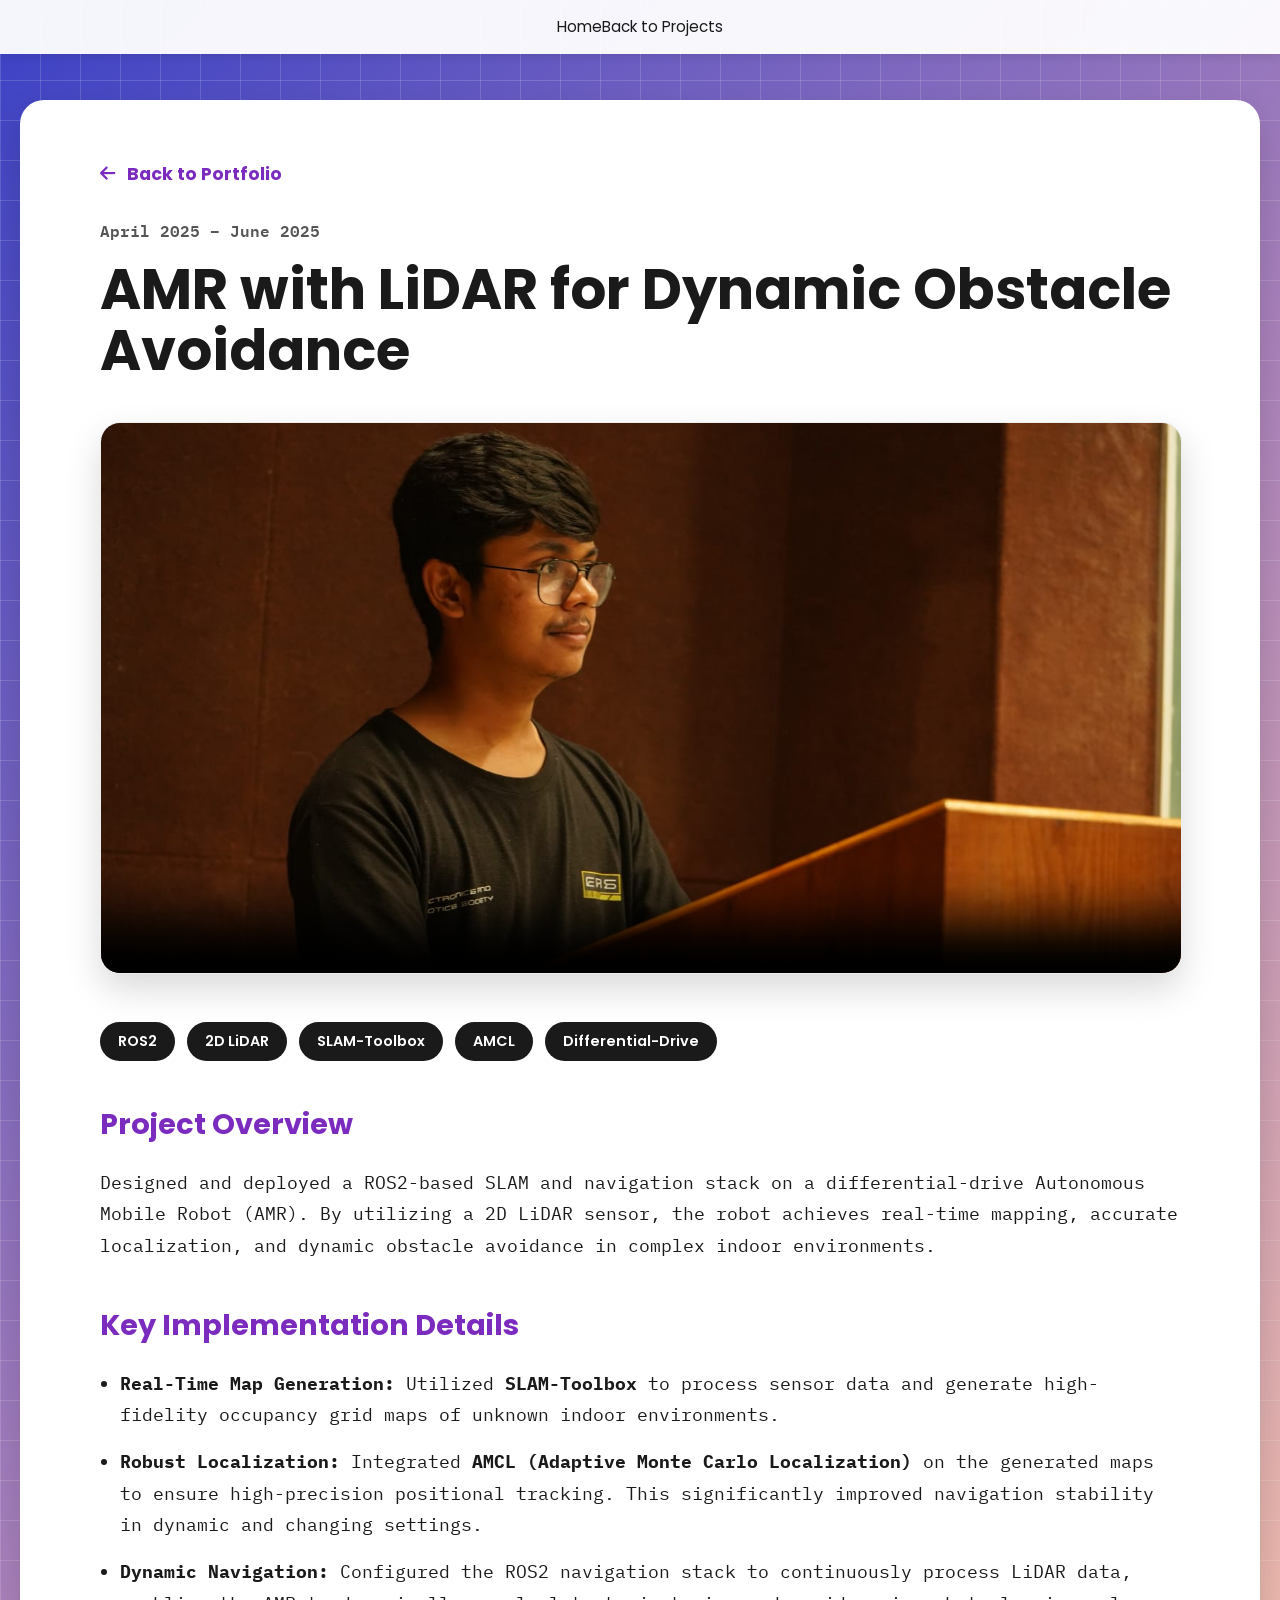
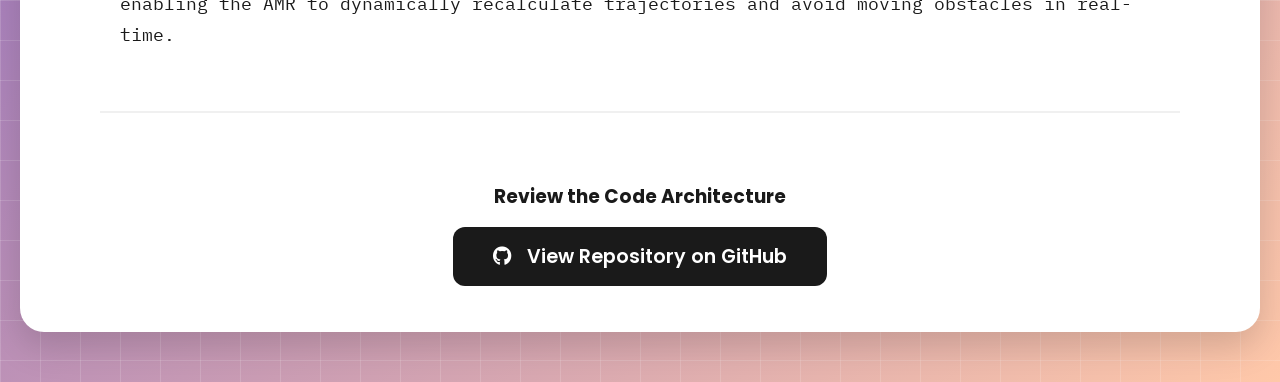
==== project-amr.html @ 7beb9504 "Feat: Add initial project files and assets" ====
<!DOCTYPE html>
<html lang="en">
<head>
    <meta charset="UTF-8">
    <meta name="viewport" content="width=device-width, initial-scale=1.0">
    <title>AMR with LiDAR | Harshit Saxena</title>
    <link rel="stylesheet" href="https://cdnjs.cloudflare.com/ajax/libs/font-awesome/6.0.0/css/all.min.css">
    <link rel="stylesheet" href="styles.css">
    <style>
        .back-link {
            display: inline-block;
            margin-bottom: 30px;
            color: var(--accent);
            text-decoration: none;
            font-weight: 700;
            font-family: 'Poppins', sans-serif;
            font-size: 1.1rem;
            transition: 0.3s;
        }
        .back-link:hover {
            opacity: 0.8;
            transform: translateX(-5px);
        }
        
        .project-hero-media {
            width: 100%;
            height: auto;
            max-height: 550px;
            border-radius: 20px;
            object-fit: cover;
            margin: 20px 0 40px 0;
            box-shadow: 0 15px 35px rgba(0,0,0,0.15);
            background: #f8f9fa;
            border: 1px solid #eee;
        }

        .project-header {
            margin-bottom: 20px;
        }

        .project-date {
            color: var(--text-muted);
            font-weight: 600;
            margin-bottom: 15px;
            display: block;
        }

        .tech-tags {
            display: flex;
            flex-wrap: wrap;
            gap: 12px;
            margin-bottom: 40px;
        }

        .tech-tag {
            background: var(--text-dark);
            color: white;
            padding: 8px 18px;
            border-radius: 50px;
            font-size: 0.9rem;
            font-family: 'Poppins', sans-serif;
            font-weight: 600;
        }

        .detail-section {
            margin-bottom: 40px;
        }

        .detail-section h3 {
            color: var(--accent);
            font-size: 1.8rem;
            margin-bottom: 20px;
        }

        .detail-section p, .detail-section li {
            font-size: 1.1rem;
            line-height: 1.8;
            color: var(--text-dark);
        }

        .detail-section ul {
            padding-left: 20px;
        }

        .detail-section li {
            margin-bottom: 15px;
        }

        .github-action {
            margin-top: 60px;
            text-align: center;
            border-top: 2px solid #f0f0f0;
            padding-top: 50px;
        }

        .btn-large {
            padding: 16px 40px;
            font-size: 1.2rem;
            border-radius: 12px;
        }
    </style>
</head>
<body>

    <nav>
        <a href="index.html#home">Home</a>
        <a href="index.html#projects">Back to Projects</a>
    </nav>

    <div class="container">
        <section style="padding: 60px 80px;">
            <a href="index.html#projects" class="back-link"><i class="fa-solid fa-arrow-left" style="margin-right: 8px;"></i> Back to Portfolio</a>
            
            <div class="project-header">
                <span class="project-date">April 2025 – June 2025</span>
                <h1 style="font-size: 3.5rem; margin-top: 0;">AMR with LiDAR for Dynamic Obstacle Avoidance</h1>
            </div>
            
            <video class="project-hero-media" controls autoplay loop muted poster="assests/my_photo.jpeg">
                <source src="assests/videos/amr_final.mp4" type="video/mp4">
                Your browser does not support the video tag.
            </video>

            <div class="tech-tags">
                <span class="tech-tag">ROS2</span>
                <span class="tech-tag">2D LiDAR</span>
                <span class="tech-tag">SLAM-Toolbox</span>
                <span class="tech-tag">AMCL</span>
                <span class="tech-tag">Differential-Drive</span>
            </div>

            <div class="detail-section">
                <h3>Project Overview</h3>
                <p>Designed and deployed a ROS2-based SLAM and navigation stack on a differential-drive Autonomous Mobile Robot (AMR). By utilizing a 2D LiDAR sensor, the robot achieves real-time mapping, accurate localization, and dynamic obstacle avoidance in complex indoor environments.</p>
            </div>

            <div class="detail-section">
                <h3>Key Implementation Details</h3>
                <ul>
                    <li><strong>Real-Time Map Generation:</strong> Utilized <strong>SLAM-Toolbox</strong> to process sensor data and generate high-fidelity occupancy grid maps of unknown indoor environments.</li>
                    <li><strong>Robust Localization:</strong> Integrated <strong>AMCL (Adaptive Monte Carlo Localization)</strong> on the generated maps to ensure high-precision positional tracking. This significantly improved navigation stability in dynamic and changing settings.</li>
                    <li><strong>Dynamic Navigation:</strong> Configured the ROS2 navigation stack to continuously process LiDAR data, enabling the AMR to dynamically recalculate trajectories and avoid moving obstacles in real-time.</li>
                </ul>
            </div>

            <div class="github-action">
                <h3 style="margin-bottom: 30px;">Review the Code Architecture</h3>
                <a href="https://github.com/Harshit-kumar-Saxena/AMR" target="_blank" class="btn btn-primary btn-large">
                    <i class="fa-brands fa-github" style="margin-right: 10px;"></i> View Repository on GitHub
                </a>
            </div>
        </section>
    </div>

</body>
</html>
---- styles.css ----
@import url('https://fonts.googleapis.com/css2?family=IBM+Plex+Mono:wght@400;600&family=Poppins:wght@600;700;800&display=swap');

:root {
    --bg-purple: linear-gradient(135deg,#3b41c5 0%, #a981bb 49%, #ffc8a9 100%);
    --accent: #7b2cbf;
    --text-dark: #1a1a1a;
    --text-muted: #555;
    --card-shadow: 0 15px 35px rgba(0,0,0,0.15);
}

html { scroll-behavior: smooth; }

body {
    margin: 0;
    font-family: 'IBM Plex Mono', monospace; 
    background: 
        linear-gradient(rgba(255, 255, 255, 0.15) 1px, transparent 1px),
        linear-gradient(90deg, rgba(255, 255, 255, 0.15) 1px, transparent 1px),
        var(--bg-purple);
    background-size: 40px 40px, 40px 40px, 100% 100%;
    animation: grid-scroll 20s linear infinite;
    color: var(--text-dark);
    line-height: 1.6;
    overflow-x: hidden;
}

@keyframes grid-scroll {
    0% { background-position: 0 0, 0 0, 0 0; }
    100% { background-position: 40px 40px, 40px 40px, 0 0; }
}

/* Heading Font */
h1, h2, h3, h4, nav a {
    font-family: 'Poppins', sans-serif;
}

nav {
    position: fixed;
    top: 0;
    width: 100%;
    box-sizing: border-box; /* THIS IS THE MAGIC FIX */
    background: rgba(255, 255, 255, 0.95);
    display: flex;
    justify-content: center;
    padding: 15px 0;
    z-index: 1000;
    box-shadow: 0 2px 10px rgba(0,0,0,0.1);
}

.nav-links {
    display: flex; /* THIS WAS 'hidden', CHANGE TO 'flex' */
    gap: 25px;
}

.menu-btn {
    display: none; /* THIS WAS 'hidden', CHANGE TO 'none' */
    position: relative;
    z-index: 2000;
    font-size: 1.8rem;
    color: #1a1a1a;
    padding: 5px;
    cursor: pointer;
}

nav a {
    text-decoration: none;
    color: var(--text-dark);
    font-size: 0.95rem;
    transition: 0.3s;
}

nav a:hover { color: var(--accent); }

.container {
    max-width: 1280px;
    margin: 100px auto 50px;
    padding: 0 20px;
    position: relative;
    z-index: 10; 
}

section {
    background: white;
    border-radius: 24px;
    padding: 50px;
    margin-bottom: 40px;
    box-shadow: var(--card-shadow);
}

/* Hero */
#home { display: flex; align-items: center; gap: 40px; }
.hero-text { flex: 1; }
.hero-img { flex: 0 0 300px; }
.hero-img img { width: 100%; height: 300px; border-radius: 50%; object-fit: cover; border: 8px solid #f8f9fa; }

h1 { font-size: 3rem; margin: 10px 0; line-height: 1.1; }
h1 span { color: var(--accent); }

.social-links { margin: 20px 0; display: flex; gap: 20px; font-size: 1.5rem; }
.social-links a { color: var(--text-dark); transition: 0.3s; }
.social-links a:hover { color: var(--accent); transform: translateY(-3px); }

.btn-group { display: flex; gap: 15px; margin-top: 25px; }
.btn {
    padding: 12px 28px;
    border-radius: 10px;
    text-decoration: none;
    font-weight: 600;
    font-family: 'Poppins', sans-serif;
    transition: 0.3s;
}
.btn-primary { background: var(--text-dark); color: white; }
.btn-secondary { border: 2px solid var(--text-dark); color: var(--text-dark); }
.btn:hover { opacity: 0.8; transform: translateY(-2px); }

h2 { color: var(--accent); border-bottom: 2px solid #f0f0f0; padding-bottom: 10px; margin-bottom: 30px; }

.skills-grid { display: grid; grid-template-columns: repeat(auto-fit, minmax(200px, 1fr)); gap: 20px; }

/* NEW: Project Layout (Media Left, Content Right) */
.project-item {
    display: flex;
    gap: 30px;
    align-items: center;
    border: 1px solid #eee;
    padding: 20px;
    border-radius: 15px;
    margin-bottom: 20px;
}
/* Hover effect for clickable project cards */
.project-card-hover {
    transition: transform 0.3s ease, box-shadow 0.3s ease;
    cursor: pointer;
}

.project-card-hover:hover {
    transform: translateY(-5px);
    box-shadow: 0 15px 30px rgba(0,0,0,0.15);
    border-color: var(--accent);
}
.project-media {
    flex: 0 0 40%; /* Takes up 40% of the width */
}
.project-media img, .project-media video {
    width: 100%;
    border-radius: 10px;
    object-fit: cover;
}
.project-content {
    flex: 1; /* Takes up remaining width */
}
.project-content h3 { margin-top: 0; }
.skill-category-card {
    background: #fdfdfd;
    border: 1px solid #f0f0f0;
    padding: 25px;
    border-radius: 16px;
    box-shadow: 0 4px 15px rgba(0,0,0,0.03);
    transition: transform 0.3s ease, box-shadow 0.3s ease;
}

.skill-category-card:hover {
    transform: translateY(-5px);
    box-shadow: 0 10px 25px rgba(0,0,0,0.08);
    border-color: var(--accent);
}

.skill-category-title {
    color: var(--accent);
    margin-top: 0;
    margin-bottom: 20px;
    font-size: 1.3rem;
    border-bottom: 2px solid #eee;
    padding-bottom: 10px;
}

.skill-tags-container {
    display: flex;
    flex-wrap: wrap;
    gap: 10px;
}

.skill-tag {
    /* Uses dynamic variables assigned in JS, defaults to purple if missing */
    background: var(--tag-bg, rgba(123, 44, 191, 0.08)); 
    color: var(--tag-color, var(--accent)); 
    border: 1px solid var(--tag-bg, rgba(123, 44, 191, 0.2));
    padding: 8px 18px;
    border-radius: 50px;
    font-family: 'IBM Plex Mono', monospace;
    font-size: 0.85rem;
    font-weight: 600;
    transition: all 0.3s ease;
    display: inline-flex;
    align-items: center;
}

.skill-tag:hover {
    /* Fills with solid dynamic color on hover */
    background: var(--tag-color, var(--accent));
    color: white;
    transform: translateY(-3px);
    box-shadow: 0 8px 15px var(--tag-bg, rgba(123, 44, 191, 0.25));
    border-color: var(--tag-color, var(--accent));
}

/* Keep the existing icon style for the robotic arm only */
.floating-bg-icon {
    position: fixed;
    /* Changed to a dark semi-transparent color instead of white */
    color: rgba(0, 0, 0, 0.08); 
    font-size: 28rem;
    z-index: 1;
    pointer-events: none;
}

/* Base style for background IMAGE asset containers */
.floating-bg-asset {
    position: fixed;
    z-index: 1; /* FIX: Changed from -1 to 1 */
    pointer-events: none; /* Non-interactive */
}

/* Positioning for the Robotic Arm Icon (Top Right) */
.bg-robot-arm {
    top: 15%;
    right: 5%;
    transform: rotate(-30deg);
    animation: float-arm 10s ease-in-out infinite;
}

/* --- MOBILE & TABLET OPTIMIZATIONS --- */
@media (max-width: 768px) {
    .floating-bg-icon { font-size: 15rem; opacity: 0.03; }
    .bg-robot-arm { top: 10%; right: -5%; }
    
    /* Make the mobile bot smaller but still prominent on phones */
    .bg-mobile-bot img {
        width: 60vw;
        opacity: 0.15;
    }
    .bg-mobile-bot { bottom: 0; left: -10%; }
}


/* --- NEW: SCROLL REVEAL ANIMATIONS --- */
.reveal {
    opacity: 0;
    transform: translateY(40px);
    transition: all 0.8s cubic-bezier(0.5, 0, 0, 1);
}

.reveal.active {
    opacity: 1;
    transform: translateY(0);
}

/* --- NEW: TYPEWRITER CURSOR --- */
.typewriter {
    border-right: 4px solid var(--accent);
    padding-right: 5px;
    animation: blink 0.8s step-end infinite;
}

@keyframes blink {
    0%, 100% { border-color: transparent; }
    50% { border-color: var(--accent); }
}

/* --- ENHANCED: ROBOTICS GLOW ON HOVER --- */
.project-card-hover:hover, .skill-category-card:hover {
    transform: translateY(-5px);
    /* Adds a "Neon Tech" glow to cards when hovered */
    box-shadow: 0 15px 30px rgba(123, 44, 191, 0.2), 0 0 15px rgba(123, 44, 191, 0.1);
    border-color: var(--accent);
}

/* ========================================================= */
/* --- ALL MOBILE & TABLET OPTIMIZATIONS (SCREENS < 768px) - */
/* ========================================================= */
@media (max-width: 768px) {
    
    /* 1. Fix Background Icons */
    .floating-bg-icon { font-size: 15rem; opacity: 0.03; }
    .bg-robot-arm { top: 10%; right: -5%; }

    nav {
        justify-content: flex-end;
        padding: 15px 15px;
    }
    .menu-btn {
        display: block; /* THIS WAS 'hidden', CHANGE TO 'block' */
        position: relative;
        z-index: 2000; /* THIS WAS 0, CHANGE TO 2000 */
    }
    .nav-links {
        position: absolute;
        top: 100%;
        left: 0;
        width: 100%;
        background: rgba(255, 255, 255, 0.60);
        flex-direction: column;
        align-items: center;
        gap: 0;
        box-shadow: 0 10px 10px rgba(0,0,0,0.1);
        max-height: 0;
        overflow: hidden;
        transition: max-height 0.3s ease-in-out;
    }
    .nav-links.active { max-height: 400px; }
    .nav-links a {
        padding: 15px 0;
        width: 100%;
        text-align: center;
        border-top: 1px solid #f0f0f0;
        font-size: 1.1rem;
    }

    /* 3. Fix Hero Section Squishing */
    section {
        padding: 30px 20px; /* Reduces massive desktop padding for phones */
    }
    #home {
        flex-direction: column-reverse; /* Stacks elements: Image on top, Text on bottom */
        text-align: center;
        gap: 20px;
    }
    .hero-img { 
        flex: 0 0 auto; 
    }
    .hero-img img {
        width: 200px; /* Shrinks the giant 300px image to fit phones */
        height: 200px;
        border-width: 4px;
        margin: 0 auto; /* Centers the image */
    }
    .social-links {
        justify-content: center; /* Centers the LinkedIn/GitHub icons */
    }
    .btn-group {
        justify-content: center; /* Centers the buttons */
        flex-wrap: wrap; /* Allows buttons to stack if the screen is super tiny */
    }
    
    /* 4. Fix Project Cards Squishing */
    .project-item {
        flex-direction: column; /* Stacks the project video on top of the text */
        text-align: center;
    }
    .project-media { 
        flex: 0 0 auto; 
        width: 100%; 
    }
}
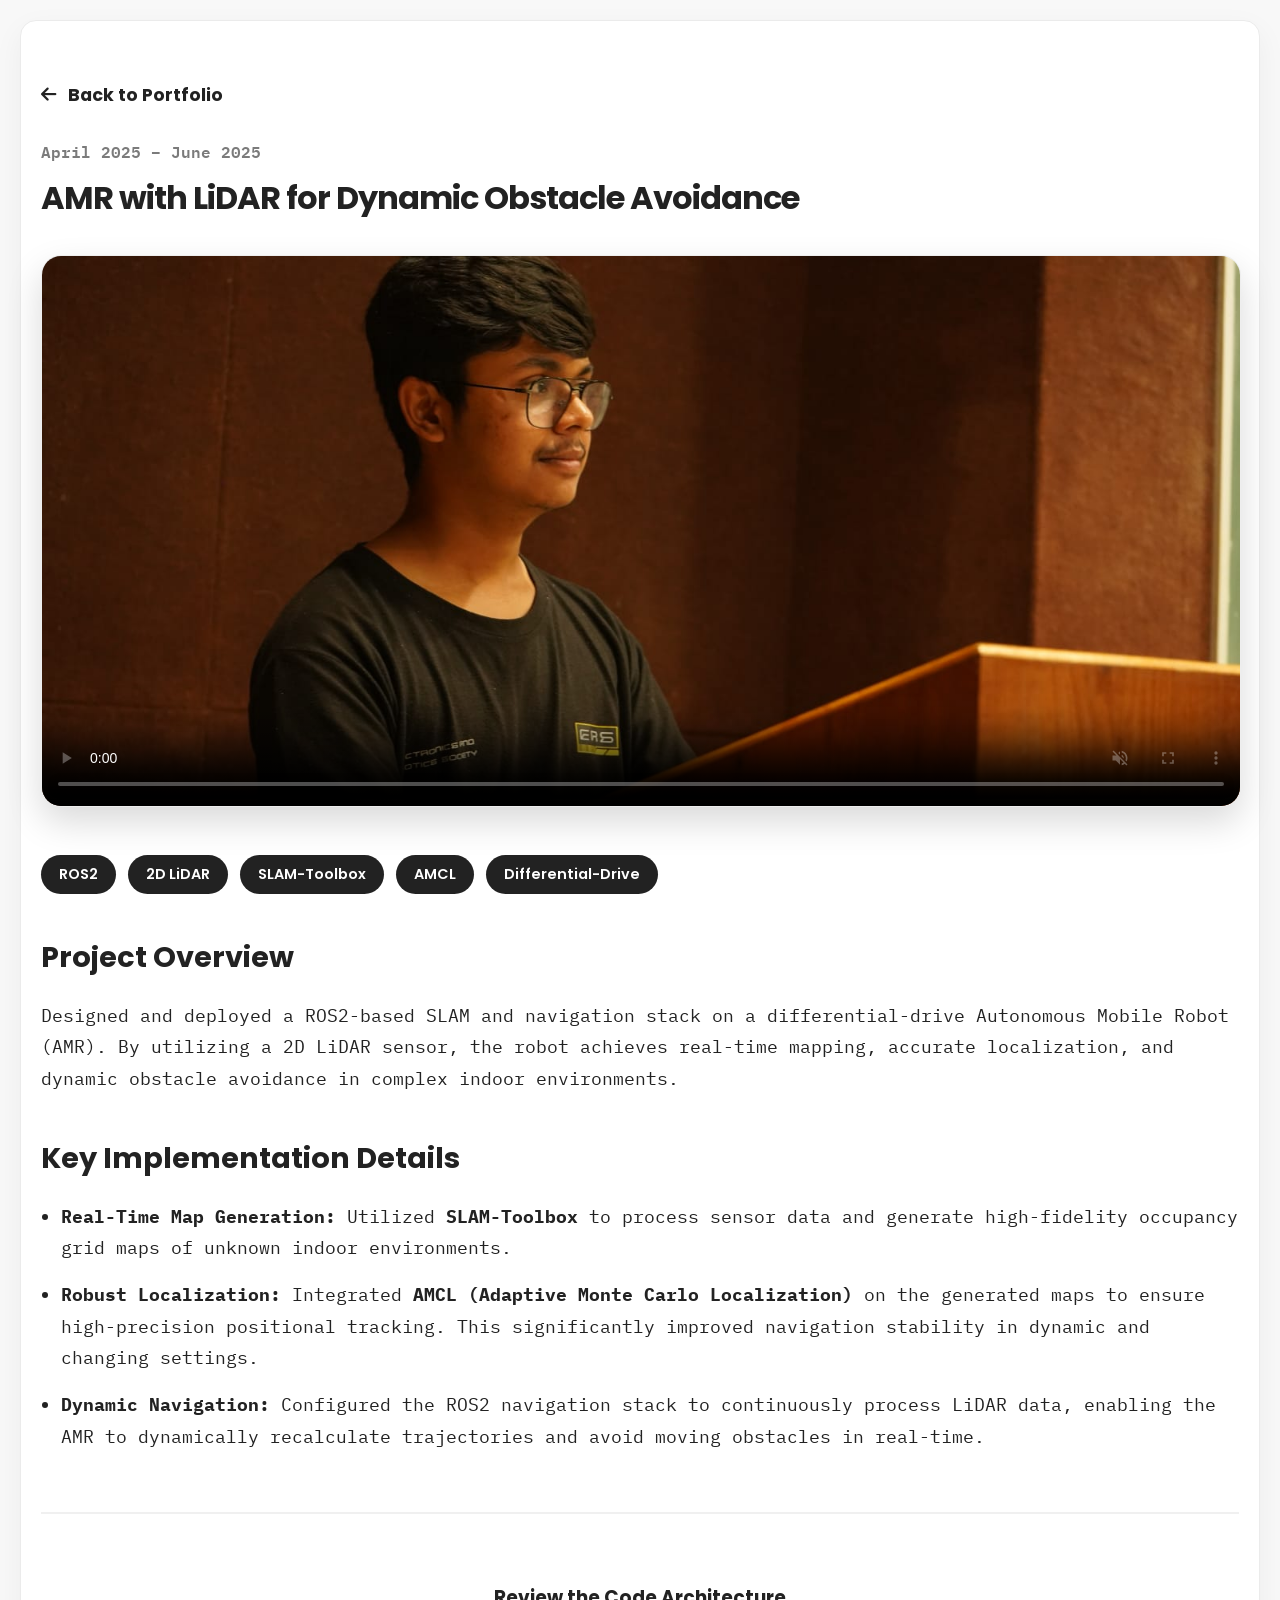
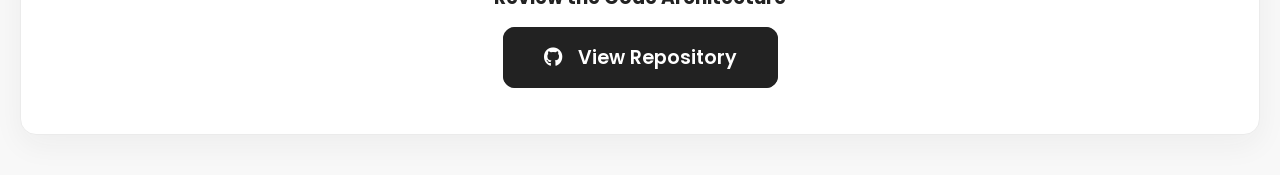
==== commit f8d0554a: "Feat: New Grid Layout" ====
--- a/project-amr.html
+++ b/project-amr.html
@@ -102,18 +102,13 @@
 </head>
 <body>
 
-    <nav>
-        <a href="index.html#home">Home</a>
-        <a href="index.html#projects">Back to Projects</a>
-    </nav>
-
     <div class="container">
-        <section style="padding: 60px 80px;">
+        <section style="padding: 60px 20px;">
             <a href="index.html#projects" class="back-link"><i class="fa-solid fa-arrow-left" style="margin-right: 8px;"></i> Back to Portfolio</a>
             
             <div class="project-header">
                 <span class="project-date">April 2025 – June 2025</span>
-                <h1 style="font-size: 3.5rem; margin-top: 0;">AMR with LiDAR for Dynamic Obstacle Avoidance</h1>
+                <h1 style="font-size: 2rem; margin-top: 0;">AMR with LiDAR for Dynamic Obstacle Avoidance</h1>
             </div>
             
             <video class="project-hero-media" controls autoplay loop muted poster="assests/my_photo.jpeg">
@@ -146,7 +141,7 @@
             <div class="github-action">
                 <h3 style="margin-bottom: 30px;">Review the Code Architecture</h3>
                 <a href="https://github.com/Harshit-kumar-Saxena/AMR" target="_blank" class="btn btn-primary btn-large">
-                    <i class="fa-brands fa-github" style="margin-right: 10px;"></i> View Repository on GitHub
+                    <i class="fa-brands fa-github" style="margin-right: 10px;"></i> View Repository
                 </a>
             </div>
         </section>
--- a/styles.css
+++ b/styles.css
@@ -1,192 +1,218 @@
 @import url('https://fonts.googleapis.com/css2?family=IBM+Plex+Mono:wght@400;600&family=Poppins:wght@600;700;800&display=swap');
 
 :root {
-    --bg-purple: linear-gradient(135deg,#3b41c5 0%, #a981bb 49%, #ffc8a9 100%);
-    --accent: #7b2cbf;
-    --text-dark: #1a1a1a;
-    --text-muted: #555;
-    --card-shadow: 0 15px 35px rgba(0,0,0,0.15);
+    /* NEW MINIMALIST PALETTE */
+    --primary: #222222;     /* Deep Charcoal */
+    --secondary: #7B7B7B;   /* Medium Gray */
+    --tertiary: #F8F8F8;    /* Off-White */
+    --white: #FFFFFF;       /* Pure White */
+    
+    --accent: #222222;      /* Accent is now sharp charcoal */
+    --text-dark: #222222;
+    --text-muted: #7B7B7B;
+    --card-shadow: 0 10px 30px rgba(34, 34, 34, 0.05);
 }
 
 html { scroll-behavior: smooth; }
+
 
 body {
     margin: 0;
     font-family: 'IBM Plex Mono', monospace; 
-    background: 
-        linear-gradient(rgba(255, 255, 255, 0.15) 1px, transparent 1px),
-        linear-gradient(90deg, rgba(255, 255, 255, 0.15) 1px, transparent 1px),
-        var(--bg-purple);
-    background-size: 40px 40px, 40px 40px, 100% 100%;
-    animation: grid-scroll 20s linear infinite;
+    background-color: var(--tertiary);
     color: var(--text-dark);
     line-height: 1.6;
     overflow-x: hidden;
 }
 
-@keyframes grid-scroll {
-    0% { background-position: 0 0, 0 0, 0 0; }
-    100% { background-position: 40px 40px, 40px 40px, 0 0; }
-}
-
-/* Heading Font */
+/* Simulates wheeled robot driving forward over a grid */
+@keyframes forward-drive {
+    0% { background-position: 0 0; }
+    100% { background-position: 0 40px; } 
+}
+
 h1, h2, h3, h4, nav a {
     font-family: 'Poppins', sans-serif;
 }
 
-nav {
-    position: fixed;
-    top: 0;
-    width: 100%;
-    box-sizing: border-box; /* THIS IS THE MAGIC FIX */
-    background: rgba(255, 255, 255, 0.95);
-    display: flex;
-    justify-content: center;
-    padding: 15px 0;
-    z-index: 1000;
-    box-shadow: 0 2px 10px rgba(0,0,0,0.1);
-}
-
-.nav-links {
-    display: flex; /* THIS WAS 'hidden', CHANGE TO 'flex' */
-    gap: 25px;
-}
-
-.menu-btn {
-    display: none; /* THIS WAS 'hidden', CHANGE TO 'none' */
-    position: relative;
-    z-index: 2000;
-    font-size: 1.8rem;
-    color: #1a1a1a;
-    padding: 5px;
-    cursor: pointer;
-}
-
-nav a {
-    text-decoration: none;
-    color: var(--text-dark);
-    font-size: 0.95rem;
-    transition: 0.3s;
-}
-
-nav a:hover { color: var(--accent); }
 
 .container {
-    max-width: 1280px;
-    margin: 100px auto 50px;
+    max-width: 1280px; /* Tighter width looks more elegant */
+    margin: 20px auto 8px;
     padding: 0 20px;
     position: relative;
     z-index: 10; 
 }
 
 section {
-    background: white;
-    border-radius: 24px;
+    background: var(--white);
+    border-radius: 16px; /* Slightly sharper corners */
     padding: 50px;
     margin-bottom: 40px;
     box-shadow: var(--card-shadow);
-}
-
-/* Hero */
+    border: 1px solid #EBEBEB;
+}
+
+/* --- HERO --- */
 #home { display: flex; align-items: center; gap: 40px; }
 .hero-text { flex: 1; }
-.hero-img { flex: 0 0 300px; }
-.hero-img img { width: 100%; height: 300px; border-radius: 50%; object-fit: cover; border: 8px solid #f8f9fa; }
-
-h1 { font-size: 3rem; margin: 10px 0; line-height: 1.1; }
-h1 span { color: var(--accent); }
+.hero-img { flex: 0 0 280px; }
+.hero-img img { 
+    width: 100%; 
+    height: 280px; 
+    border-radius: 10%; 
+    object-fit: cover; 
+    border: 2px solid #EBEBEB; 
+    box-shadow: 0 10px 20px rgba(34, 34, 34, 0.05);
+}
+
+h1 { font-size: 3.2rem; margin: 10px 0; line-height: 1.1; letter-spacing: -1px; }
+h1 span { color: var(--primary); }
 
 .social-links { margin: 20px 0; display: flex; gap: 20px; font-size: 1.5rem; }
-.social-links a { color: var(--text-dark); transition: 0.3s; }
-.social-links a:hover { color: var(--accent); transform: translateY(-3px); }
+.social-links a { color: var(--secondary); transition: 0.3s; }
+.social-links a:hover { color: var(--primary); transform: translateY(-3px); }
 
 .btn-group { display: flex; gap: 15px; margin-top: 25px; }
 .btn {
     padding: 12px 28px;
-    border-radius: 10px;
+    border-radius: 8px; /* Sharper buttons */
     text-decoration: none;
     font-weight: 600;
     font-family: 'Poppins', sans-serif;
-    transition: 0.3s;
-}
-.btn-primary { background: var(--text-dark); color: white; }
-.btn-secondary { border: 2px solid var(--text-dark); color: var(--text-dark); }
-.btn:hover { opacity: 0.8; transform: translateY(-2px); }
-
-h2 { color: var(--accent); border-bottom: 2px solid #f0f0f0; padding-bottom: 10px; margin-bottom: 30px; }
-
-.skills-grid { display: grid; grid-template-columns: repeat(auto-fit, minmax(200px, 1fr)); gap: 20px; }
-
-/* NEW: Project Layout (Media Left, Content Right) */
+    transition: all 0.3s;
+}
+.btn-primary { 
+    background: var(--primary); 
+    color: var(--white); 
+    border: 1px solid var(--primary);
+}
+.btn-primary:hover {
+    background: var(--white);
+    color: var(--primary);
+}
+.btn-secondary { 
+    background: var(--tertiary);
+    border: 1px solid var(--secondary); 
+    color: var(--primary); 
+}
+.btn-secondary:hover { 
+    border-color: var(--primary); 
+    background: var(--white);
+}
+
+h2 { 
+    color: var(--primary); 
+    border-bottom: 1px solid #EBEBEB; 
+    padding-bottom: 15px; 
+    margin-bottom: 30px; 
+    letter-spacing: -0.5px;
+}
+
+/* --- DATE BADGE --- */
+.date-badge {
+    display: inline-flex;
+    align-items: center;
+    gap: 8px;
+    background: var(--tertiary);
+    color: var(--primary); 
+    border: 1px solid #EBEBEB;
+    padding: 6px 14px;
+    border-radius: 6px; /* Tech pill */
+    font-size: 0.85rem;
+    font-weight: 600;
+    margin-top: 15px;
+    font-family: 'IBM Plex Mono', monospace;
+}
+
+/* --- PROJECTS --- */
 .project-item {
     display: flex;
     gap: 30px;
     align-items: center;
-    border: 1px solid #eee;
+    border: 1px solid #EBEBEB;
     padding: 20px;
-    border-radius: 15px;
+    border-radius: 12px;
     margin-bottom: 20px;
-}
-/* Hover effect for clickable project cards */
+    background: var(--white);
+}
+
+/* High Contrast Minimalist Glow */
 .project-card-hover {
-    transition: transform 0.3s ease, box-shadow 0.3s ease;
-    cursor: pointer;
-}
-
-.project-card-hover:hover {
-    transform: translateY(-5px);
-    box-shadow: 0 15px 30px rgba(0,0,0,0.15);
-    border-color: var(--accent);
-}
-.project-media {
-    flex: 0 0 40%; /* Takes up 40% of the width */
-}
+    transition: all 0.4s cubic-bezier(0.175, 0.885, 0.32, 1.275); 
+}
+.project-card-hover:hover, .skill-category-card:hover {
+    transform: translateY(-8px); 
+    box-shadow: 0 20px 40px rgba(34, 34, 34, 0.1), 0 0 10px rgba(34, 34, 34, 0.02);
+    border: 2px solid #000000; /* Sharp black border on hover */
+    
+}
+
+.project-media { flex: 0 0 40%; }
 .project-media img, .project-media video {
     width: 100%;
-    border-radius: 10px;
+    border-radius: 8px;
     object-fit: cover;
-}
-.project-content {
-    flex: 1; /* Takes up remaining width */
-}
-.project-content h3 { margin-top: 0; }
+    border: 1px solid #EBEBEB;
+}
+.project-content { flex: 1; }
+.project-content h3 { margin-top: 0; color: var(--primary); }
+
+/* --- SKILLS SECTION (Clean Rows) --- */
+.skills-grid { 
+    display: flex; 
+    flex-direction: column; 
+    gap: 0px; 
+    margin-top: 30px;
+}
+
 .skill-category-card {
-    background: #fdfdfd;
-    border: 1px solid #f0f0f0;
-    padding: 25px;
-    border-radius: 16px;
-    box-shadow: 0 4px 15px rgba(0,0,0,0.03);
-    transition: transform 0.3s ease, box-shadow 0.3s ease;
+    display: flex;
+    flex-direction: row;
+    align-items: center;
+    background: transparent;
+    border: none;
+    border-bottom: 1px solid #EBEBEB;
+    padding: 25px 10px;
+    border-radius: 0;
+    transition: all 0.3s ease;
 }
 
 .skill-category-card:hover {
-    transform: translateY(-5px);
-    box-shadow: 0 10px 25px rgba(0,0,0,0.08);
-    border-color: var(--accent);
+    transform: translateX(8px) !important; 
+    box-shadow: none !important;
+    border-color: transparent !important;
+    border-bottom: 1px solid var(--primary) !important;
+    background-color: var(--tertiary) !important; 
 }
 
 .skill-category-title {
-    color: var(--accent);
-    margin-top: 0;
-    margin-bottom: 20px;
-    font-size: 1.3rem;
-    border-bottom: 2px solid #eee;
-    padding-bottom: 10px;
-}
+    flex: 0 0 200px; 
+    margin: 0;
+    padding: 0;
+    border: none;
+    font-size: 1.15rem;
+    color: var(--primary);
+    display: flex;
+    align-items: center;
+}
+.skill-category-title i { color: var(--secondary); }
 
 .skill-tags-container {
     display: flex;
     flex-wrap: wrap;
     gap: 10px;
-}
-
+    flex: 1;
+    justify-content: flex-start; 
+}
+
+/* Minimalist Skill Tags */
 .skill-tag {
-    /* Uses dynamic variables assigned in JS, defaults to purple if missing */
-    background: var(--tag-bg, rgba(123, 44, 191, 0.08)); 
-    color: var(--tag-color, var(--accent)); 
-    border: 1px solid var(--tag-bg, rgba(123, 44, 191, 0.2));
-    padding: 8px 18px;
-    border-radius: 50px;
+    background: var(--white); 
+    color: var(--primary); 
+    border: 1px solid #D0D0D0;
+    padding: 6px 16px;
+    border-radius: 6px; /* Boxy tech aesthetic */
     font-family: 'IBM Plex Mono', monospace;
     font-size: 0.85rem;
     font-weight: 600;
@@ -196,159 +222,71 @@
 }
 
 .skill-tag:hover {
-    /* Fills with solid dynamic color on hover */
-    background: var(--tag-color, var(--accent));
-    color: white;
-    transform: translateY(-3px);
-    box-shadow: 0 8px 15px var(--tag-bg, rgba(123, 44, 191, 0.25));
-    border-color: var(--tag-color, var(--accent));
-}
-
-/* Keep the existing icon style for the robotic arm only */
-.floating-bg-icon {
-    position: fixed;
-    /* Changed to a dark semi-transparent color instead of white */
-    color: rgba(0, 0, 0, 0.08); 
-    font-size: 28rem;
-    z-index: 1;
-    pointer-events: none;
-}
-
-/* Base style for background IMAGE asset containers */
-.floating-bg-asset {
-    position: fixed;
-    z-index: 1; /* FIX: Changed from -1 to 1 */
-    pointer-events: none; /* Non-interactive */
-}
-
-/* Positioning for the Robotic Arm Icon (Top Right) */
-.bg-robot-arm {
-    top: 15%;
-    right: 5%;
-    transform: rotate(-30deg);
-    animation: float-arm 10s ease-in-out infinite;
-}
-
-/* --- MOBILE & TABLET OPTIMIZATIONS --- */
-@media (max-width: 768px) {
-    .floating-bg-icon { font-size: 15rem; opacity: 0.03; }
-    .bg-robot-arm { top: 10%; right: -5%; }
-    
-    /* Make the mobile bot smaller but still prominent on phones */
-    .bg-mobile-bot img {
-        width: 60vw;
-        opacity: 0.15;
-    }
-    .bg-mobile-bot { bottom: 0; left: -10%; }
-}
-
-
-/* --- NEW: SCROLL REVEAL ANIMATIONS --- */
+    background: var(--primary);
+    color: var(--white);
+    transform: translateY(-2px);
+    border-color: var(--primary);
+    box-shadow: 0 5px 15px rgba(34, 34, 34, 0.15);
+}
+
+/* --- ANIMATIONS --- */
 .reveal {
     opacity: 0;
-    transform: translateY(40px);
+    transform: translateY(30px);
     transition: all 0.8s cubic-bezier(0.5, 0, 0, 1);
 }
-
 .reveal.active {
     opacity: 1;
     transform: translateY(0);
 }
-
-/* --- NEW: TYPEWRITER CURSOR --- */
 .typewriter {
-    border-right: 4px solid var(--accent);
+    border-right: 4px solid var(--primary);
     padding-right: 5px;
     animation: blink 0.8s step-end infinite;
 }
-
 @keyframes blink {
     0%, 100% { border-color: transparent; }
-    50% { border-color: var(--accent); }
-}
-
-/* --- ENHANCED: ROBOTICS GLOW ON HOVER --- */
-.project-card-hover:hover, .skill-category-card:hover {
-    transform: translateY(-5px);
-    /* Adds a "Neon Tech" glow to cards when hovered */
-    box-shadow: 0 15px 30px rgba(123, 44, 191, 0.2), 0 0 15px rgba(123, 44, 191, 0.1);
-    border-color: var(--accent);
-}
-
-/* ========================================================= */
-/* --- ALL MOBILE & TABLET OPTIMIZATIONS (SCREENS < 768px) - */
-/* ========================================================= */
+    50% { border-color: var(--primary); }
+}
+
+/* --- MOBILE --- */
 @media (max-width: 768px) {
+    nav { justify-content: flex-end; padding: 15px; }
+    .menu-btn { display: block; }
+    section { padding: 30px 20px; }
+    #home { flex-direction: column-reverse; text-align: left; gap: 20px; }
+    .hero-img { flex: 0 0 auto; }
+    .hero-img img { width: 220px; height: 220px; margin: 0 auto; }
+    .social-links, .btn-group { justify-content: center; flex-wrap: wrap; }
+    .project-item { flex-direction: column; text-align: left; }
+    .project-media { width: 100%; }
+    .skill-category-card { flex-direction: column; align-items: flex-start; gap: 15px; padding: 20px 10px; }
+    .skill-category-title { flex: 0 0 auto; }
+}
+
+/* --- INTERACTIVE INDIVIDUAL CELL GRID --- */
+.interactive-grid {
+    position: fixed;
+    top: 0; left: 0; right: 0; bottom: 0;
+    z-index: -1;
+    display: flex;
+    flex-wrap: wrap;
+    align-content: flex-start;
+    overflow: hidden;
+}
+
+.grid-cell {
+    width: 40px; /* Exact size of your original grid */
+    height: 40px;
+    box-sizing: border-box;
+    border: 1px solid rgba(34, 34, 34, 0.04); /* Subtle grid lines */
     
-    /* 1. Fix Background Icons */
-    .floating-bg-icon { font-size: 15rem; opacity: 0.03; }
-    .bg-robot-arm { top: 10%; right: -5%; }
-
-    nav {
-        justify-content: flex-end;
-        padding: 15px 15px;
-    }
-    .menu-btn {
-        display: block; /* THIS WAS 'hidden', CHANGE TO 'block' */
-        position: relative;
-        z-index: 2000; /* THIS WAS 0, CHANGE TO 2000 */
-    }
-    .nav-links {
-        position: absolute;
-        top: 100%;
-        left: 0;
-        width: 100%;
-        background: rgba(255, 255, 255, 0.60);
-        flex-direction: column;
-        align-items: center;
-        gap: 0;
-        box-shadow: 0 10px 10px rgba(0,0,0,0.1);
-        max-height: 0;
-        overflow: hidden;
-        transition: max-height 0.3s ease-in-out;
-    }
-    .nav-links.active { max-height: 400px; }
-    .nav-links a {
-        padding: 15px 0;
-        width: 100%;
-        text-align: center;
-        border-top: 1px solid #f0f0f0;
-        font-size: 1.1rem;
-    }
-
-    /* 3. Fix Hero Section Squishing */
-    section {
-        padding: 30px 20px; /* Reduces massive desktop padding for phones */
-    }
-    #home {
-        flex-direction: column-reverse; /* Stacks elements: Image on top, Text on bottom */
-        text-align: center;
-        gap: 20px;
-    }
-    .hero-img { 
-        flex: 0 0 auto; 
-    }
-    .hero-img img {
-        width: 200px; /* Shrinks the giant 300px image to fit phones */
-        height: 200px;
-        border-width: 4px;
-        margin: 0 auto; /* Centers the image */
-    }
-    .social-links {
-        justify-content: center; /* Centers the LinkedIn/GitHub icons */
-    }
-    .btn-group {
-        justify-content: center; /* Centers the buttons */
-        flex-wrap: wrap; /* Allows buttons to stack if the screen is super tiny */
-    }
-    
-    /* 4. Fix Project Cards Squishing */
-    .project-item {
-        flex-direction: column; /* Stacks the project video on top of the text */
-        text-align: center;
-    }
-    .project-media { 
-        flex: 0 0 auto; 
-        width: 100%; 
-    }
+    /* The slow fade out (1.5 seconds) after the 2-second timeout ends */
+    transition: background-color 1.5s ease; 
+}
+
+/* The state when the mouse touches the cell */
+.grid-cell.active {
+    background-color: var(--primary); /* Deep Charcoal fill */
+    transition: background-color 0s; /* Instant fill on hover */
 }
